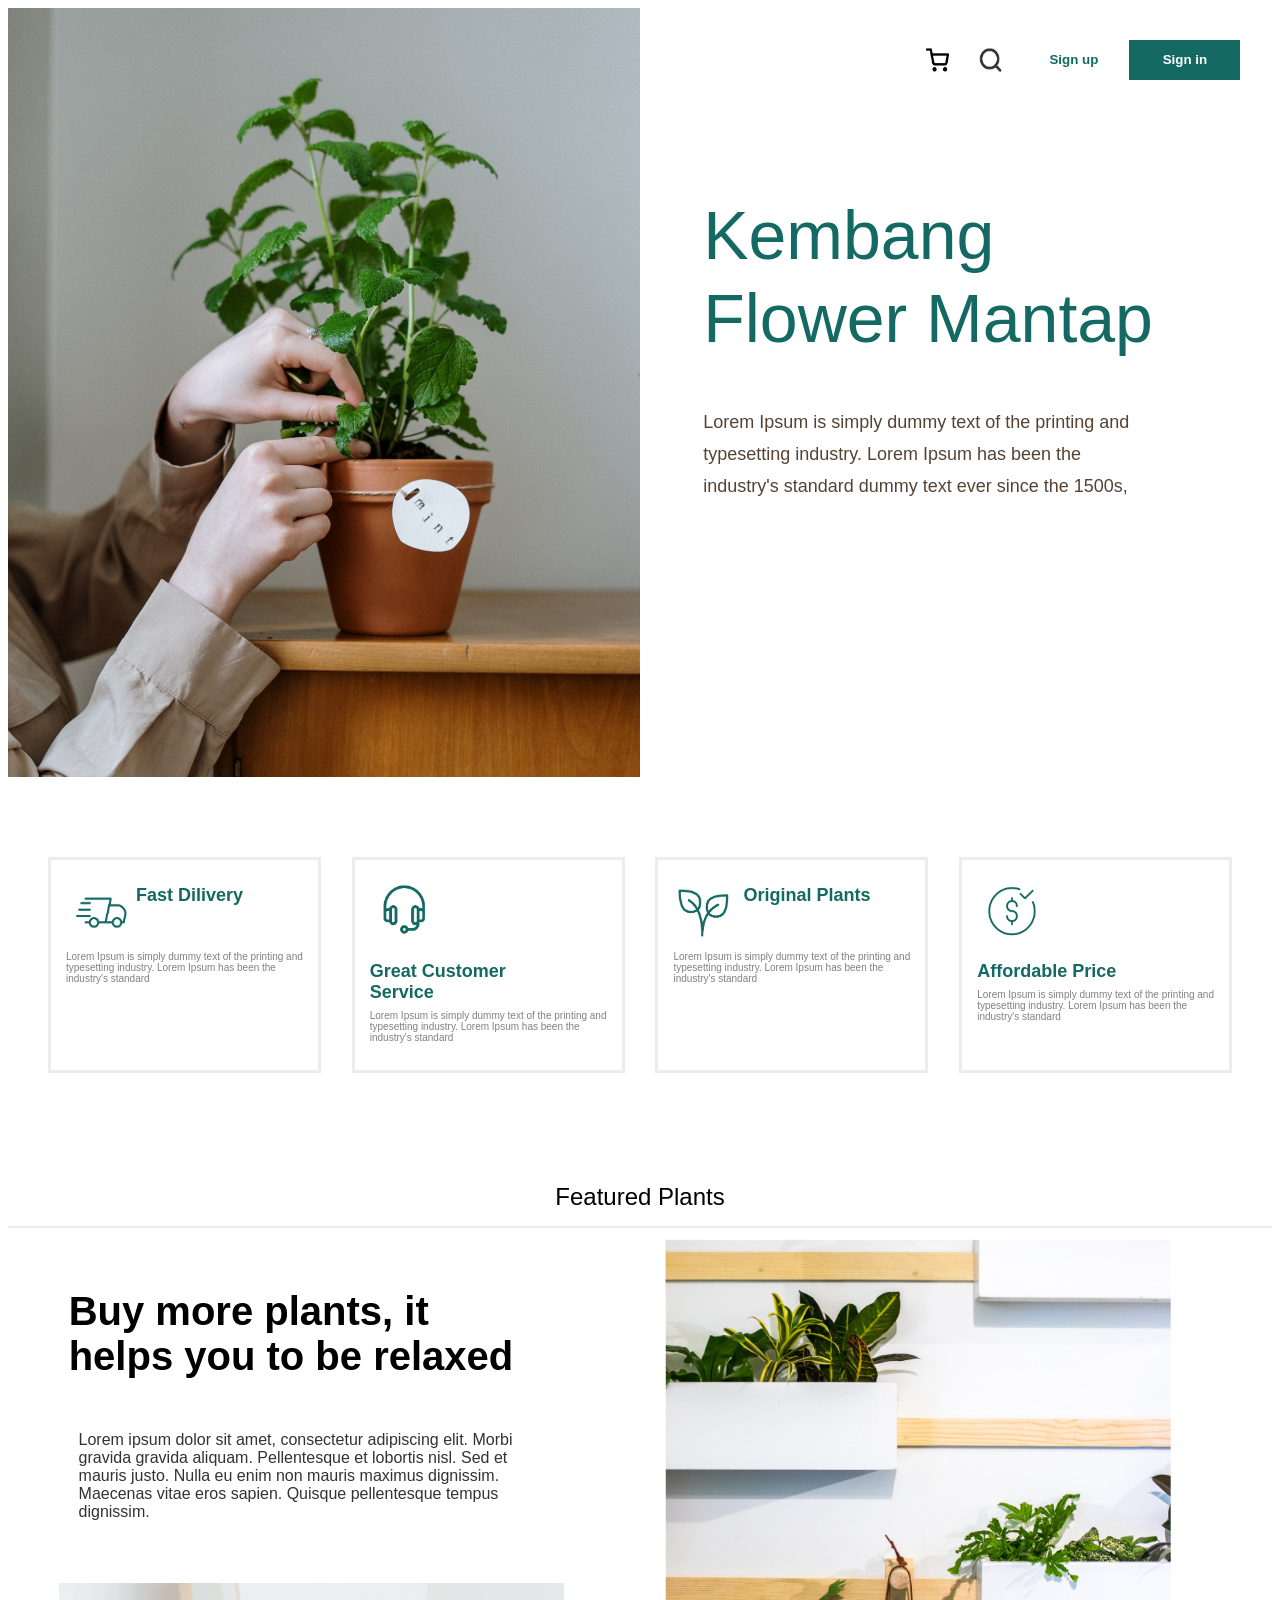
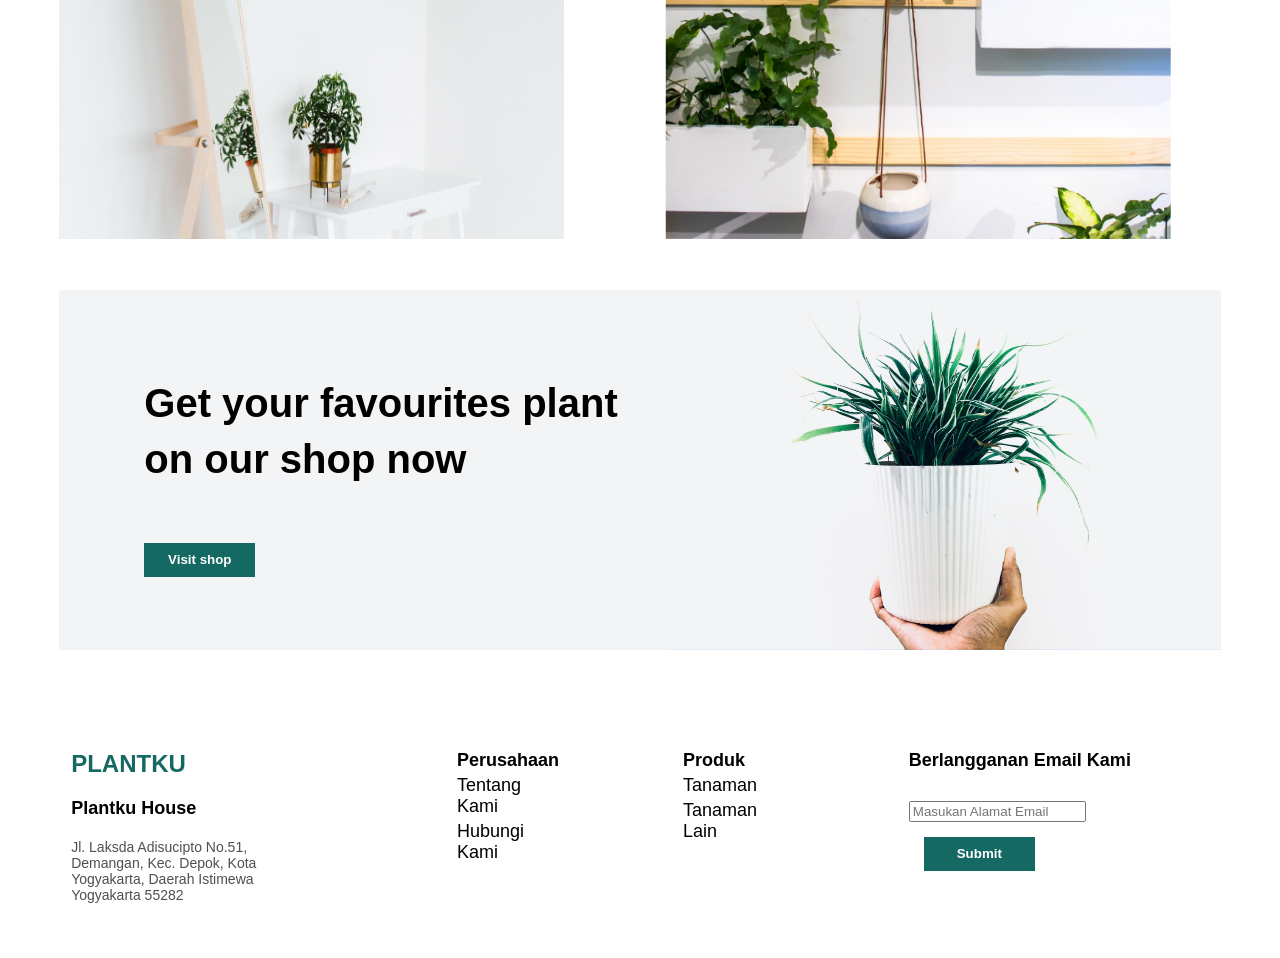
==== index.html @ 582e7020 "Add files via upload" ====
<!DOCTYPE html>
<html lang="en">
<head>
    <meta charset="UTF-8">
    <meta http-equiv="X-UA-Compatible" content="IE=edge">
    <link rel="stylesheet" href="style.css">
    <meta name="viewport" content="width=device-width, initial-scale=1.0">
    <title>Document</title>
</head>
<body>
    <header class="head__container">
        <img src="image_2022-10-06_13-17-29.png" class="main_pic">
        <div class="head__half">
        <ul class="items">                
            <button class="ul_els"><img src="cart.png" class="icon"></button> 
            <button class="ul_els"><img src="cart2.png" class="icon"></button>
            <button class="ul_els" id="signup">Sign up</button> 
            <button class="ul_els" id="signin">Sign in</button>
        </ul>   
        <div id="firstwords">
            <h1 id="titlename">Kembang Flower Mantap</h1>
            <p id="titledisc">Lorem Ipsum is simply dummy text of the printing and typesetting
            industry. Lorem Ipsum has been the industry's 
            standard dummy text ever since the 1500s, 
            </p>
        </div>            
        </div>        
    </header>
  <!-- html itself is good and ok. But I struggle with js script below -->
    <main>

        <section class="head container">       
        </section>

        <section class="sections container">            
            <div class="new__body">
                <div class="new__item">
                    <div class="new__itemhead">
                        <div class="new__img"> <img src="icon1.png" id="icon1" class="new__img"> </div>
                        <div class="new__name">
                            Fast Dilivery
                        </div>                    
                    </div>                    
                    <div class="new__descr">
                        Lorem Ipsum is simply dummy text of the printing and typesetting industry. Lorem Ipsum has been the industry's standard 
                    </div>
                </div>
                <div class="new__item">
                    <div class="new__itemhead">
                        <div class="new__img"> <img src="icon2.png" id="icon2" class="new__img"></div>
                        <div class="new__name">
                            Great Customer Service
                        </div>
                    </div>    
                    <div class="new__descr">
                        Lorem Ipsum is simply dummy text of the printing and typesetting industry. Lorem Ipsum has been the industry's standard 
                    </div>               
                </div>
                <div class="new__item">
                    <div class="new__itemhead">                    
                        <div class="new__img"> <img src="icon3.png" id="icon3" class="new__img"></div>
                        <div class="new__name">
                            Original Plants
                        </div>
                    </div>
                    <div class="new__descr">
                        Lorem Ipsum is simply dummy text of the printing and typesetting industry. Lorem Ipsum has been the industry's standard 
                    </div>
                </div>
                <div class="new__item">
                    <div class="new__itemhead">
                        <div class="new__img"> <img src="icon4.png" id="icon4" class="new__img"></div>
                        <div class="new__name">
                            Affordable Price
                        </div>
                    </div>                     
                    <div class="new__descr">
                        Lorem Ipsum is simply dummy text of the printing and typesetting industry. Lorem Ipsum has been the industry's standard 
                    </div>
                </div>
                
            </div>
        </section>
        
        <section class="plants container">
            <div class="new__title">            
                <h1 id="newcome">Featured Plants</h1>
            </div>
                
                <div class="succulents">

                    <script>
                        //const dbParam = JSON.stringify({table:"customers", limit:20} //I have no idea wth this is and why did they use it
                        const xmlhttp = new XMLHttpRequest();
                        console.log(xmlhttp.readyState, ' ', xmlhttp.status);
                        console.log(xmlhttp.response);
                        console.log(xmlhttp.responseText);
                        xmlhttp.onload = function() {
                          const myObj = JSON.parse(this.responseText);
                          let text = "<div class='new__body'>"
                          for (let x in myObj) {
                            text += " <div class='new__item2'><div class='new__img2'><img src="+myObj[x].img+" class='plant_icon'></div><div class='new__descr2'><div class='new_name2'>"+myObj[x].name+"</div><div class='new__price'>"+myObj[x].cost+"</div></div>";
                          }
                          text += "</div>"    
                          document.getElementById("demo").innerHTML = text;
                        }
                        xmlhttp.open("POST", "json_demo_html_table.php");//don't have this file yet
                        xmlhttp.setRequestHeader("Content-type", "application/x-www-form-urlencoded");
                        xmlhttp.send("x=" + dbParam);//nevermind. No idea what's going on
                    </script>

                </div>

        </section>
        <section class="relax">
            <div class="relax-article">
                <div class="relax-title">
                    Buy more plants, it helps you to be relaxed 
                </div>
                <div class="relax-descr">
                    Lorem ipsum dolor sit amet, consectetur adipiscing elit. Morbi gravida gravida aliquam. Pellentesque et lobortis nisl. Sed et mauris justo. Nulla eu enim non mauris maximus dignissim. Maecenas vitae eros sapien. Quisque pellentesque tempus dignissim.
                </div>
            <img class="relax-img1" src="relax1.png">            
            </div>            
                <img class="relax-img2" src="relax2.png">
        </section>
        <section class="buy">
            <div class="buy-div">
                <div class="buy-additional">
                    <div class="buy-title">
                        Get your favourites plant on our shop now
                    </div>
                    <button class="buy-button">Visit shop</button>                    
                </div>
                <img class="buy-img" src="buy.png">
            </div>
        </section>
    </main>
    <footer>
        <div class="foot1">
            <div class="foot1-title">PLANTKU</div>
            <div class="foot234-title">Plantku House</div>
            <div class="foot1-desc">Jl. Laksda Adisucipto No.51, Demangan, Kec. Depok, Kota Yogyakarta, Daerah Istimewa Yogyakarta 55282</div>
        </div>
        <div class="foot2">
            <div class="foot234-title">Perusahaan</div>
            <div class="foot-text">Tentang Kami</div>
            <div class="foot-text">Hubungi Kami</div>
        </div>
        <div class="foot3">
            <div class="foot234-title">Produk</div>
            <div class="foot-text">Tanaman</div>
            <div class="foot-text">Tanaman Lain</div>
        </div>
        <div class="foot4">
            <div class="foot234-title">Berlangganan Email Kami</div>
            <div class="Masukan">
                <input id="Masukan" type="email" placeholder="Masukan Alamat Email">            
                <button class="foot-button">Submit</button>
            </div>
        </div>
    </footer>
</body>
</html>
---- style.css ----
.items{
    display: flex;
    flex-wrap: wrap;
    justify-content: center;
    height: 40px;
    margin: 5%;
}
.main_pic{
    display: flex;
    width: 50%;
    left: 0px;
    top: 0px; 
}
.head__half{
    width: 50%;
    display: flex;
    flex-wrap: wrap;
    justify-content: flex-end;
}
.ul_els{    
    background-color: white;    
    border: none;
    margin-bottom: 1ex;    
    line-height: 20px;  
}

.icon{
    width: 40px;
    height: 40px;
}

#signup, #signin {
    margin-bottom: 1ex;
    width: 111px;
    height: 40px;
    padding: 7px;
    border: none;
    font-style: normal;
    font-weight: 600;
    font-size: 12;
    line-height: 20px;
    font-family: 'Nunito', sans-serif;
}

#signup {
    color: #156963;
    background-color: white;
}

#signin {
    color: white;
    background-color: #156963;
}
header{
    display: flex;
    flex-wrap: wrap-reverse;
    justify-content: space-between;
    /*align-items: center;  --not what we want*/ 
    margin-bottom: 40px;
}
#firstwords{
    padding-right: 0px;
    margin: 0% 0% 0% 10%;
    height: 65%;
}
#titlename{
    /*width: 523px;
    height: 166px;*/
    font-family: sans-serif;
    font-weight: 500;
    font-size: 68px;
    line-height: 83px;
    /* akana/green */
    color: #156963;
    /* Inside auto layout */
    flex: inside auto;
    order: 0;
    flex-grow: 0;
    margin-top: 0px;
    width: 90%
}

#titledisc{
    /*width: 493px;
    height: 96px;*/
    width: 80%;
    font-family: sans-serif;
    font-weight: 400;
    font-size: 18px;
    line-height: 32px;
    /* or 178% */
    /* kq/black */
    color: #2C1500;
    opacity: 0.8;
    /* Inside auto layout */
    flex: inside auto;
    order: 1;
    flex-grow: 0;
    margin-bottom: 50px;
}

@media screen and (max-width: 1000px){
    .head__half{
    width: 100%;
    }
    .main_pic{
    width: 100%;
    }
    #titlename{
        font-size: 54px;
    }
}
#welcome{
    
    font-family:Arial, Helvetica, sans-serif;
    font-size: 24px;
    font-weight: 700;
    text-align: center;
    margin-bottom: 20px;
}
.welcoome{
    padding: 48px 0px;
    margin-bottom: 80px;
}
.welcoome__descr{
    font-size: 14px;
    font-weight: 700;
    font-family:Arial, Helvetica, sans-serif;
    width: 408px;
    text-align: center;
    margin: 0 auto;
}
.welcoome__links{
    justify-content: center;
    padding: 29px;
    font-size: 16px;
    font-weight:600;
    font-family:Arial, Helvetica, sans-serif;
    text-align:center;
    
}
.welcoome__link{
    border: solid 2px black;
    text-decoration: none;
    color: #000;
    padding: 8px 16px;
    font-size: 16px;
    font-weight: 600;
    font-family:Arial, Helvetica, sans-serif;
    text-align: center;
}
.welcoome__link:not(:last-child){
   margin-right: 20px;
}
.welcoome__link:hover{
    color: white;
    background-color: #000;
}
#newcome{
    font-weight:500;
    font-size: 24px;
    font-family:Arial, Helvetica, sans-serif;
    text-align: center;
    border-bottom: solid #ececec 2px;
    padding-bottom: 15px;
    margin-bottom: 10px;
    margin-top: 70px;
    padding-left: 20px;
    padding-right: 20px;
}
.new__body{
    display: flex;
    flex-wrap: wrap;
    justify-content: space-between;
    padding: 40px;
}
.new__item{
    width:20%;
    justify-content: space-between;
    padding: 15px;
    margin: 0px;
    border-style: solid;
    border-color:  #ececec;
    border-width:medium;
    
}
.new__item2{
    width:15%;
    justify-content: space-between;
    padding: 15px;
    margin: 0px;
    height: 260px;    
}
.new__itemhead{    
    display: flex;
    flex-wrap: wrap;
    padding-right: 15%;
}
.new__img{
    height: 70px;
    width: 70px;
    margin-bottom: 6px;
}
.new__img2{
    margin-bottom: 6px;
}
.plant_icon{
    width: 100%;
    height: auto;
}
.new__descr{    
    margin-bottom: 12px;
    font-size: 10px;
    font-weight: 300;
    font-family: sans-serif;
    color: gray;
}
.new__name{
    font-size: 18px;
    margin-bottom: 7px;
    font-family: sans-serif;
    font-weight: 700;
    color: #156963;
    padding-top: 10px;
}
.new_name2{
    font-size: 16px;
    margin-bottom: 7px;
    font-family: sans-serif;
    font-weight: 400;
    color: black;
    padding-top: 10px;
    text-align: center;
}
.new__price{
    font-size: 18px;
    margin-bottom: 7px;
    font-family: sans-serif;
    font-weight: 600;
    color: black;
    padding-top: 5px;
    text-align: center;
}
.relax-article{
    display: flex;
    flex-wrap: wrap;
    margin: 4% 4% 0% 4%;    
    width: 40%;
}
.relax-title{
    font-size: 40px;
    margin-bottom: 16px;
    margin-left: 2%;
    font-family: sans-serif;
    font-weight: 700;
    color: black;
    width: 90%;
}
.relax-descr{    
    margin-right: 1%;
    font-size: 16px;
    font-weight: 400;
    font-family: sans-serif;
    color: black;  
    opacity: 80%;
    margin-bottom: 10px;
    margin-left: 20px;
    width: 90%;
}
.relax-img1{
    width: 100%;
    margin: 3% 3% 0% 0%;
}
.relax-img2{
    width: 40%;
    margin: 0% 6% 0% 4%;
}
.relax{
    display: flex;
    flex-wrap: wrap;  
    width: 100%;
}

@media screen and (max-width: 1000px){
    .relax-img2{
        width: 90%;
    }
    .relax-article{
       width: 100%;
    }
    .relax-img1{
    width: 0%
    }
}

.buy{
    margin: 4%;
}
.buy-div{
    background-color: #F3F4F6;
    height: 360px;    
    display: flex;
    /*flex-wrap: wrap;   */
    justify-content: space-between;
}
.buy-img{
    width: 50%;
}
.buy-button{
    margin: 5%;
    width: 111px;
    padding: 7px;
    border: none;
    font-style: normal;
    font-weight: 600;
    font-size: 12;
    line-height: 20px;
    font-family: 'Nunito', sans-serif;
    color: white;
    background-color: #156963;
}
.buy-title{
    font-size: 40px;
    font-family: sans-serif;
    font-weight: 700;
    color: black;    
    line-height: 56px;
    margin: 5%;
}
.buy-additional{
    width: 50%;
    justify-content: center;
    padding: 5% 0% 5% 5%;
}

@media screen and (max-width: 1000px){
    .buy-img{
        height: 60%;
        margin-bottom: 10%;
        margin-top: 10%;
    }
    .buy-title{
        font-size: 30px;
    }
    .relax-img1{
    width: 0%
    }
}

footer{
    border-top: 2px;
    border-top-color: #156963;
    display: flex;
    flex-wrap: wrap;
    justify-content: space-between;
    margin: 0% 5% 0% 5%;
    margin-top: 100px;
    height: 200px;
}
.foot1{
    width: 200px;
    justify-content: space-around;
}
.foot1-title{
    color: #156963;
    font-size: 24px;    
    font-family: sans-serif;
    font-weight: 700;
    margin-bottom: 10%;
}
.foot2{
    width: 40px;
    justify-content: space-around;
}
.foot3{
    width: 40px;
    justify-content: space-around;
}
.foot4{
    width: 300px;
    justify-content: space-around;
}
.foot-text{
    font-size: 18px;    
    font-family: sans-serif;
    font-weight: 400;
    margin-bottom: 10%;
}
.foot234-title{
    font-size: 18px;    
    font-family: sans-serif;
    font-weight: 700;
    margin-bottom: 10%;
}
.foot1-desc{
    font-size: 14px;    
    font-family: sans-serif;
    font-weight: 300;
    margin-bottom: 10%;
    color: #4F4F4F;
}
.Masukan{
    width: 100%;
    margin-bottom: 10%;
}
.foot-button{
    margin: 5%;
    width: 111px;
    padding: 7px;
    border: none;
    font-style: normal;
    font-weight: 600;
    font-size: 12;
    line-height: 20px;
    font-family: 'Nunito', sans-serif;
    color: white;
    background-color: #156963;
}

@media screen and (max-width: 900px){
    .foot2, .foot3{
        width: 50%;
        margin-bottom: 20px;
    }
    .foot1, .foot4{
        width: 100%;
    }
    .Masukan{
        width: 100%;
    }
    .foot-button{
        margin-left: 10%;
    }
}
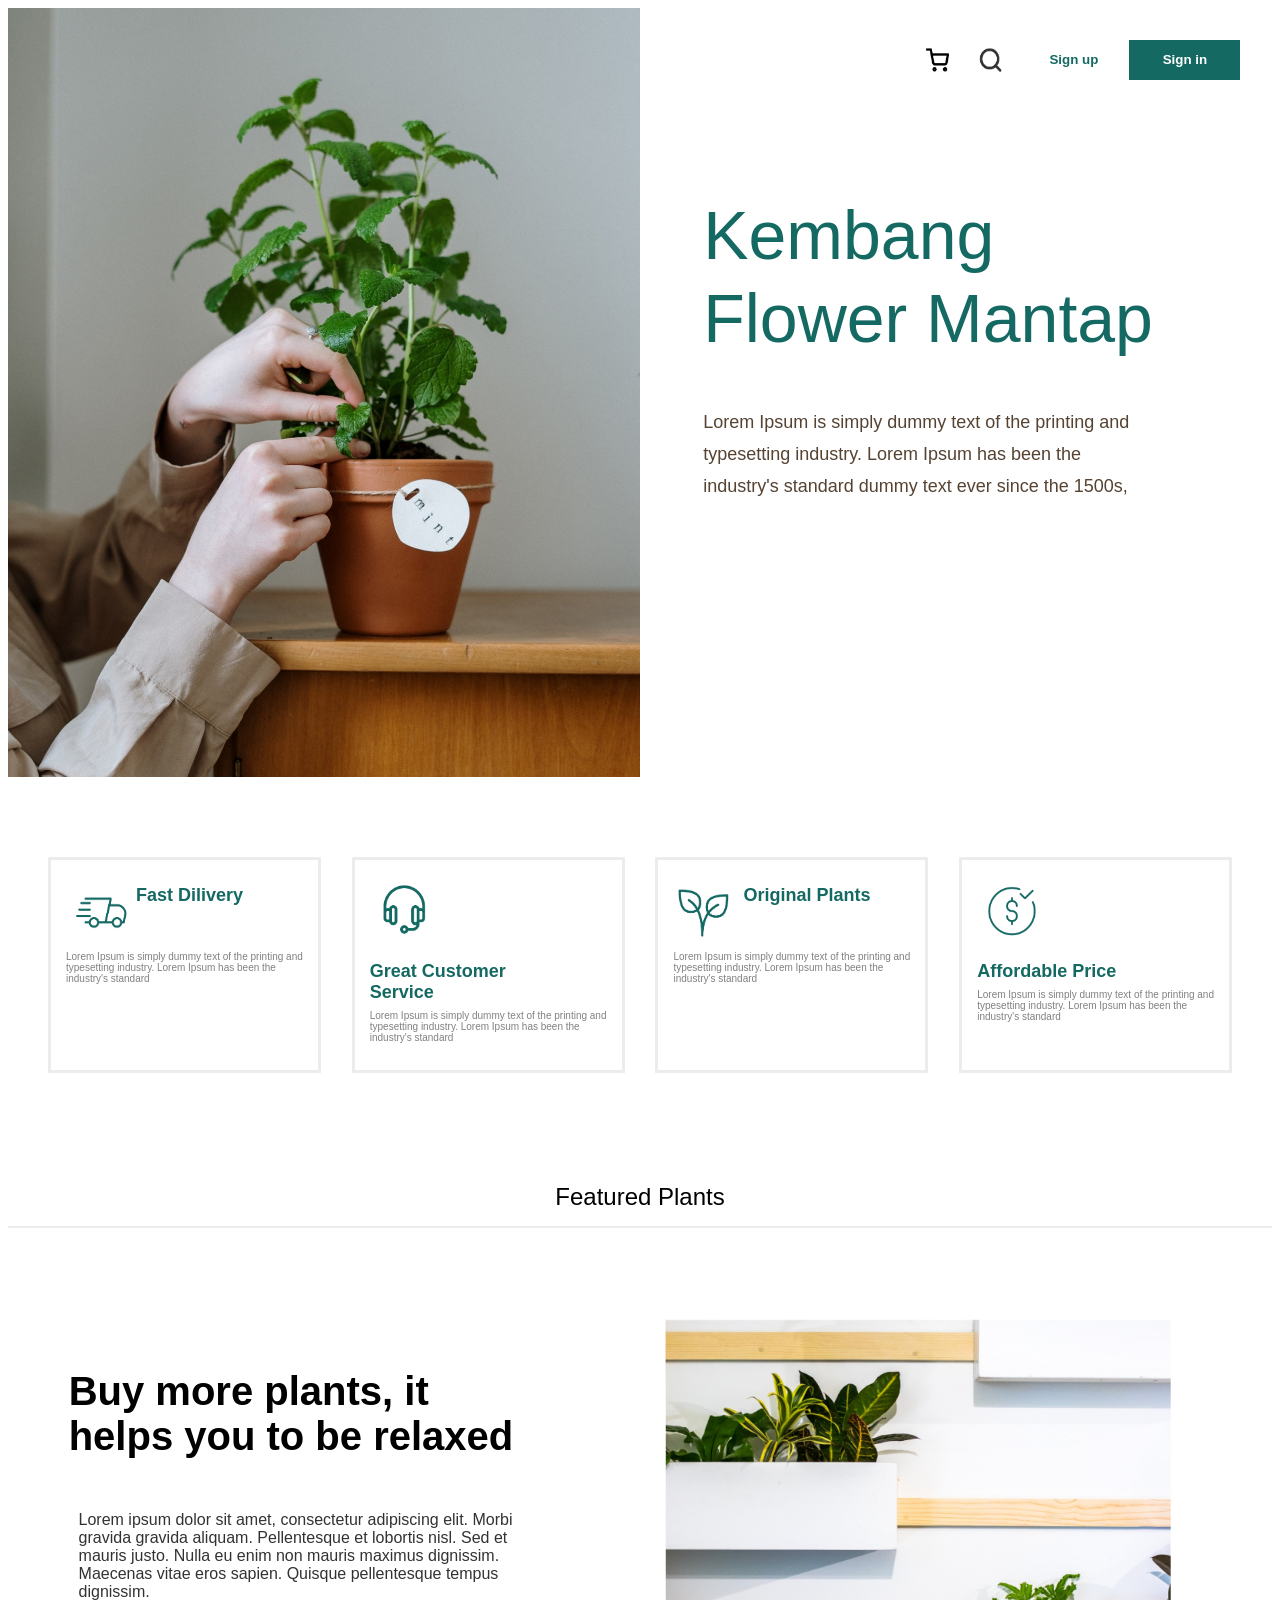
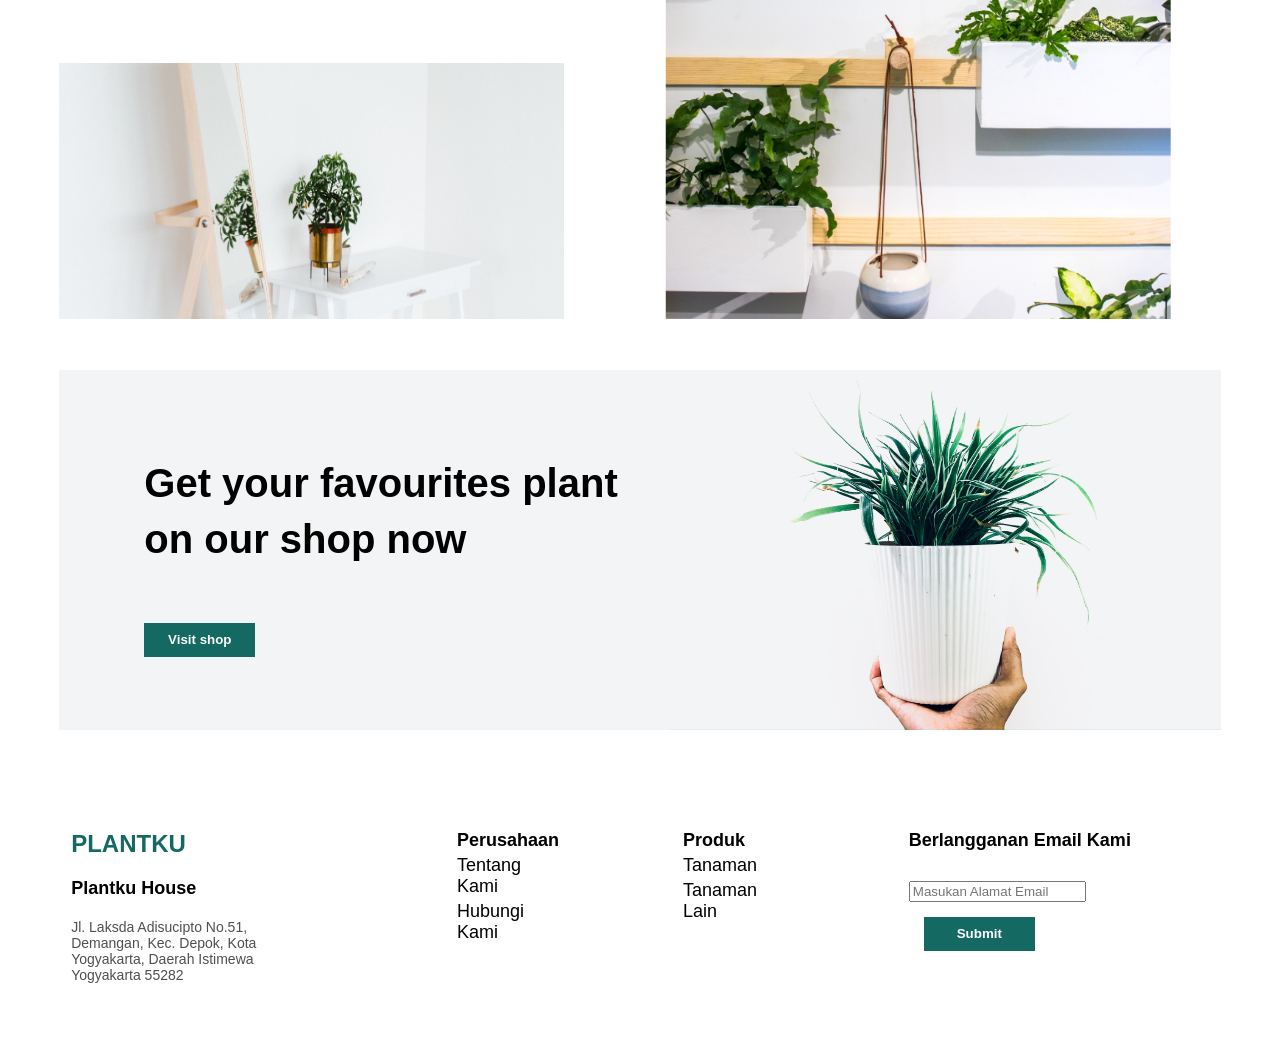
==== commit d58ea80e: "Update index.html" ====
--- a/index.html
+++ b/index.html
@@ -8,6 +8,25 @@
     <title>Document</title>
 </head>
 <body>
+    <script>
+        //const dbParam = JSON.stringify({table:"customers", limit:20} //I have no idea wth this is and why did they use it
+        const xmlhttp = new XMLHttpRequest();
+        xmlhttp.open("POST", "data.json", true);
+        xmlhttp.setRequestHeader("Content-type", "application/x-www-form-urlencoded");
+        xmlhttp.onload = function() {
+          const myObj = JSON.parse(this.responseText).map(Object.values);
+          let text="";
+          for (var x=0; x<myObj.length; x++) {
+            text += " <div class='new__item2'><div class='new__img2'><img src="+myObj[x][0].img+" class='plant_icon'></div><div class='new__descr2'><div class='new_name2'>"+myObj[x][0].name+"</div><div class='new__price'>"+myObj[x][0].cost+"</div></div></div>";                    
+            //console.log(myObj[x]);               
+            //console.log(myObj[x][2]);
+          }  
+          document.getElementById("demo").innerHTML = text;
+        }        
+        xmlhttp.send();
+        //xmlhttp.open("POST", "json_demo_html_table.php");//don't have this file yet
+        //xmlhttp.setRequestHeader("Content-type", "application/x-www-form-urlencoded");
+    </script>
     <header class="head__container">
         <img src="image_2022-10-06_13-17-29.png" class="main_pic">
         <div class="head__half">
@@ -85,32 +104,9 @@
         <section class="plants container">
             <div class="new__title">            
                 <h1 id="newcome">Featured Plants</h1>
+            </div>                
+            <div class="new__body" id="demo">
             </div>
-                
-                <div class="succulents">
-
-                    <script>
-                        //const dbParam = JSON.stringify({table:"customers", limit:20} //I have no idea wth this is and why did they use it
-                        const xmlhttp = new XMLHttpRequest();
-                        console.log(xmlhttp.readyState, ' ', xmlhttp.status);
-                        console.log(xmlhttp.response);
-                        console.log(xmlhttp.responseText);
-                        xmlhttp.onload = function() {
-                          const myObj = JSON.parse(this.responseText);
-                          let text = "<div class='new__body'>"
-                          for (let x in myObj) {
-                            text += " <div class='new__item2'><div class='new__img2'><img src="+myObj[x].img+" class='plant_icon'></div><div class='new__descr2'><div class='new_name2'>"+myObj[x].name+"</div><div class='new__price'>"+myObj[x].cost+"</div></div>";
-                          }
-                          text += "</div>"    
-                          document.getElementById("demo").innerHTML = text;
-                        }
-                        xmlhttp.open("POST", "json_demo_html_table.php");//don't have this file yet
-                        xmlhttp.setRequestHeader("Content-type", "application/x-www-form-urlencoded");
-                        xmlhttp.send("x=" + dbParam);//nevermind. No idea what's going on
-                    </script>
-
-                </div>
-
         </section>
         <section class="relax">
             <div class="relax-article">
@@ -161,4 +157,4 @@
         </div>
     </footer>
 </body>
-</html>+</html>
